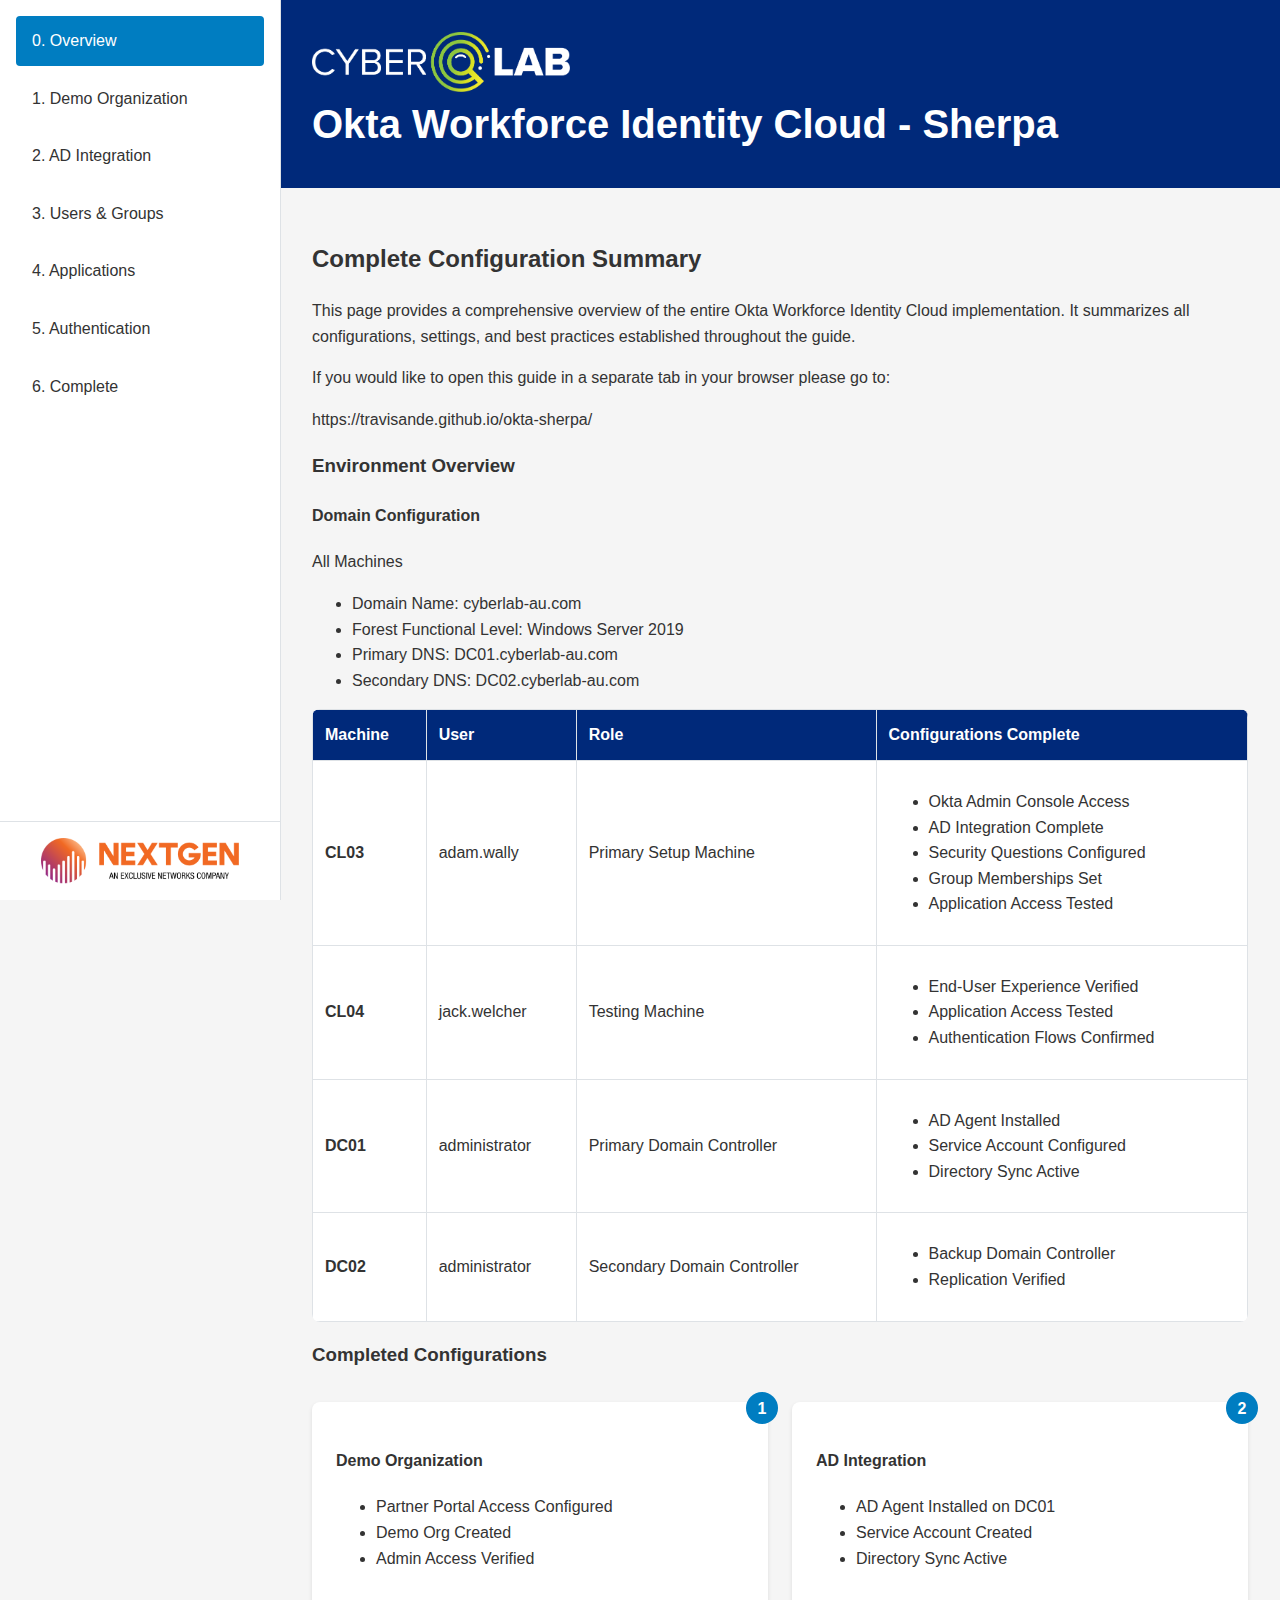
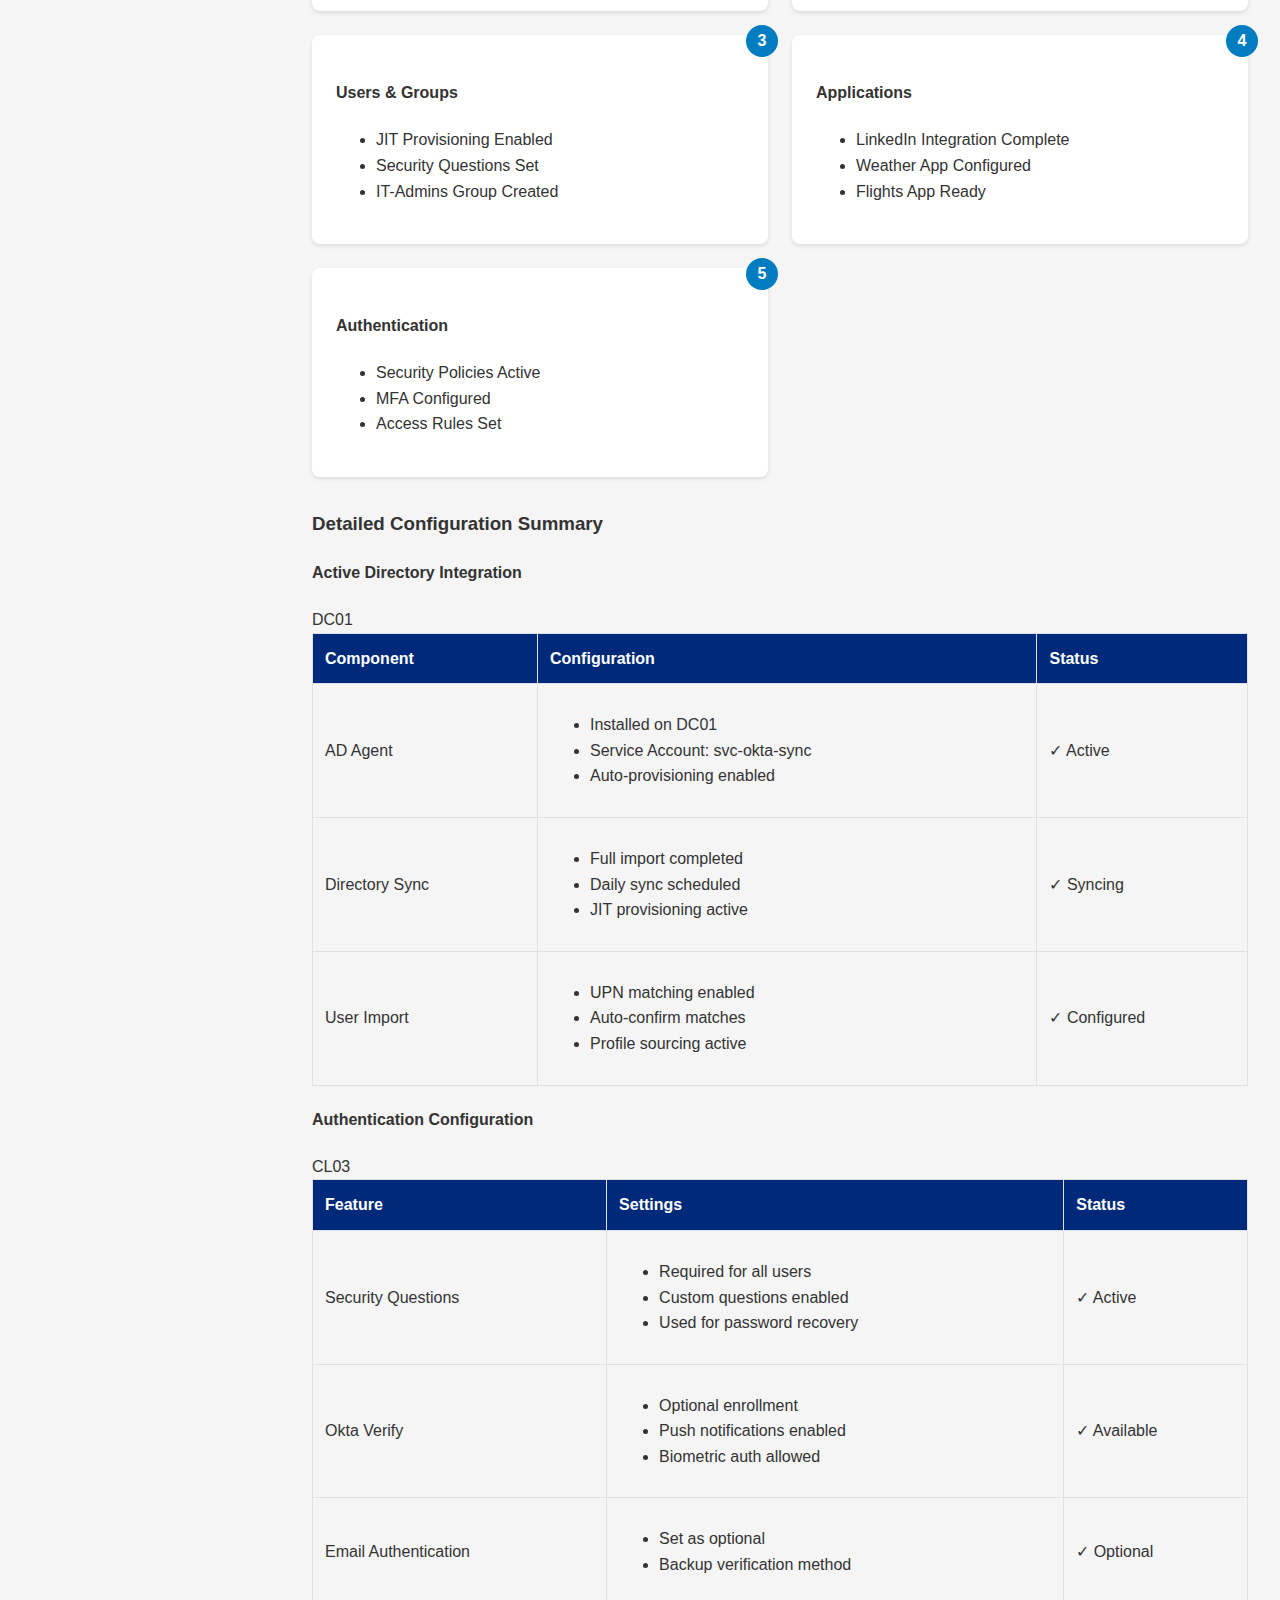
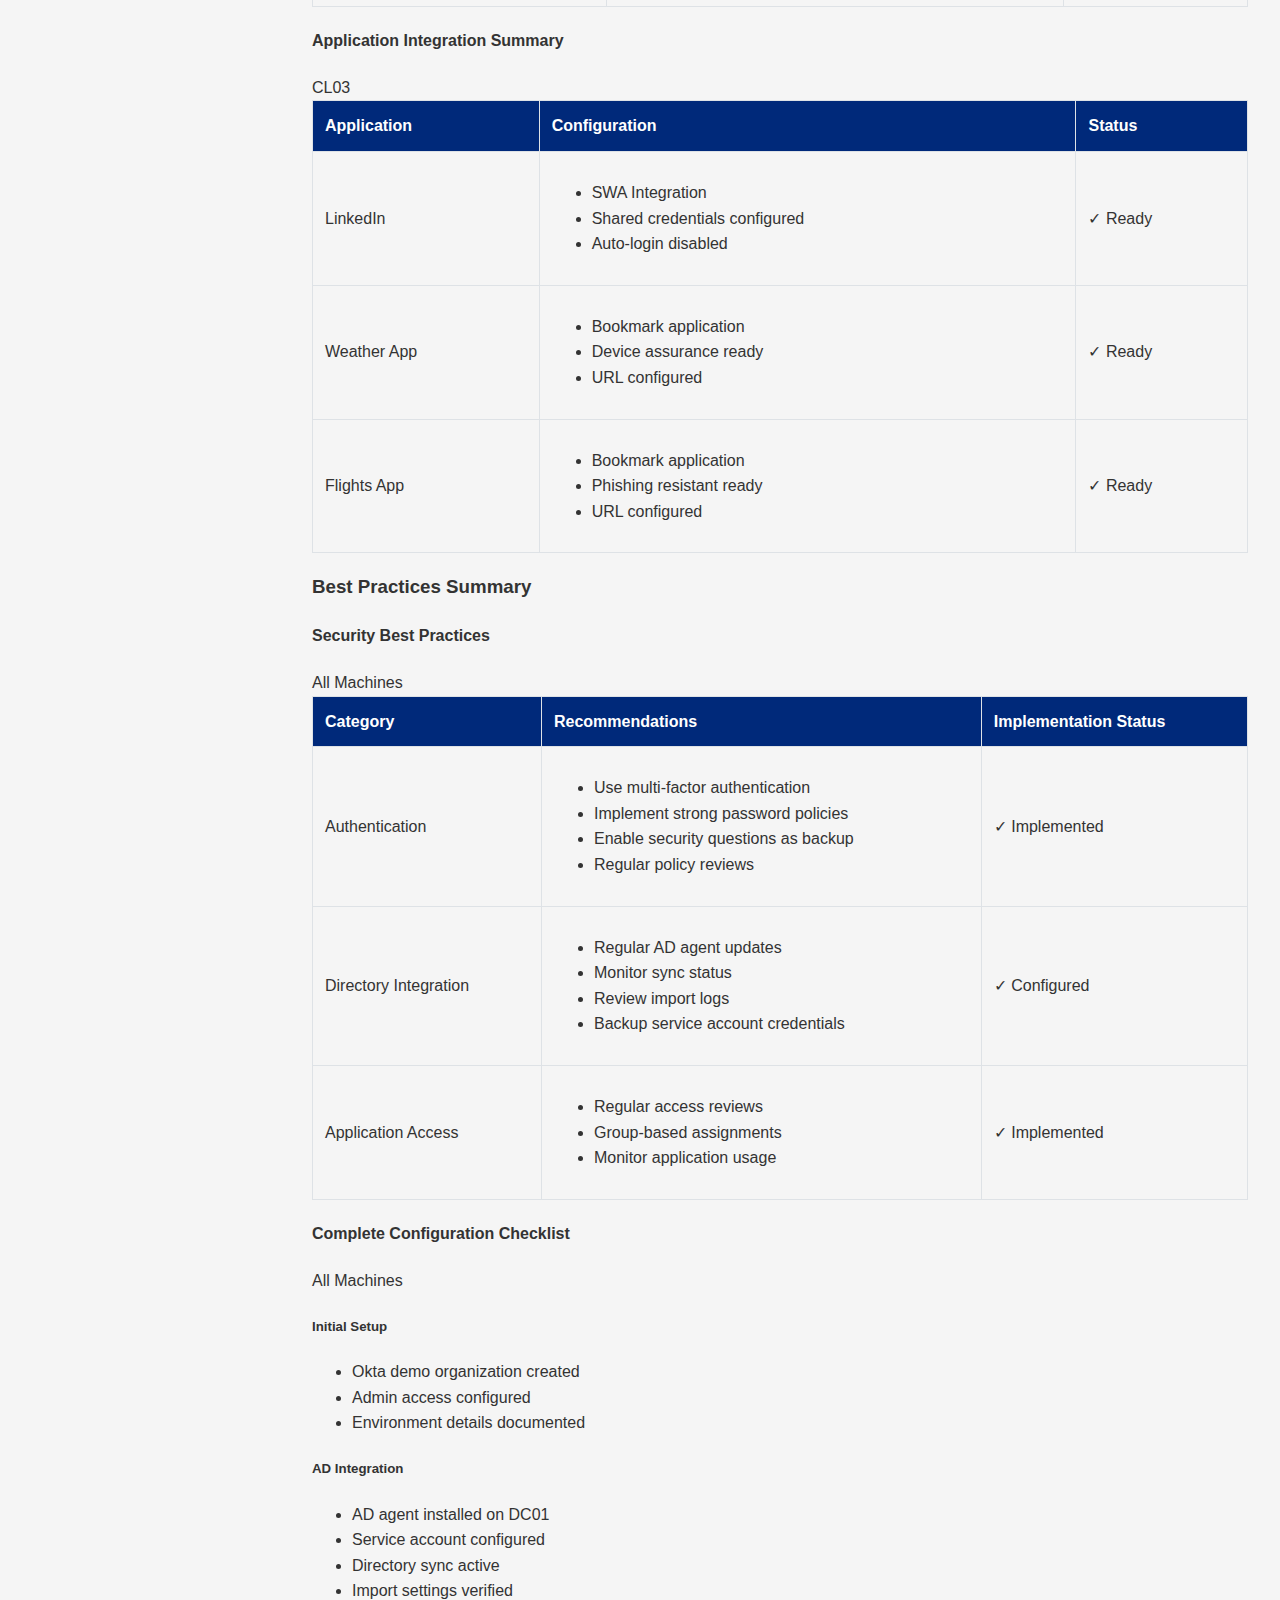
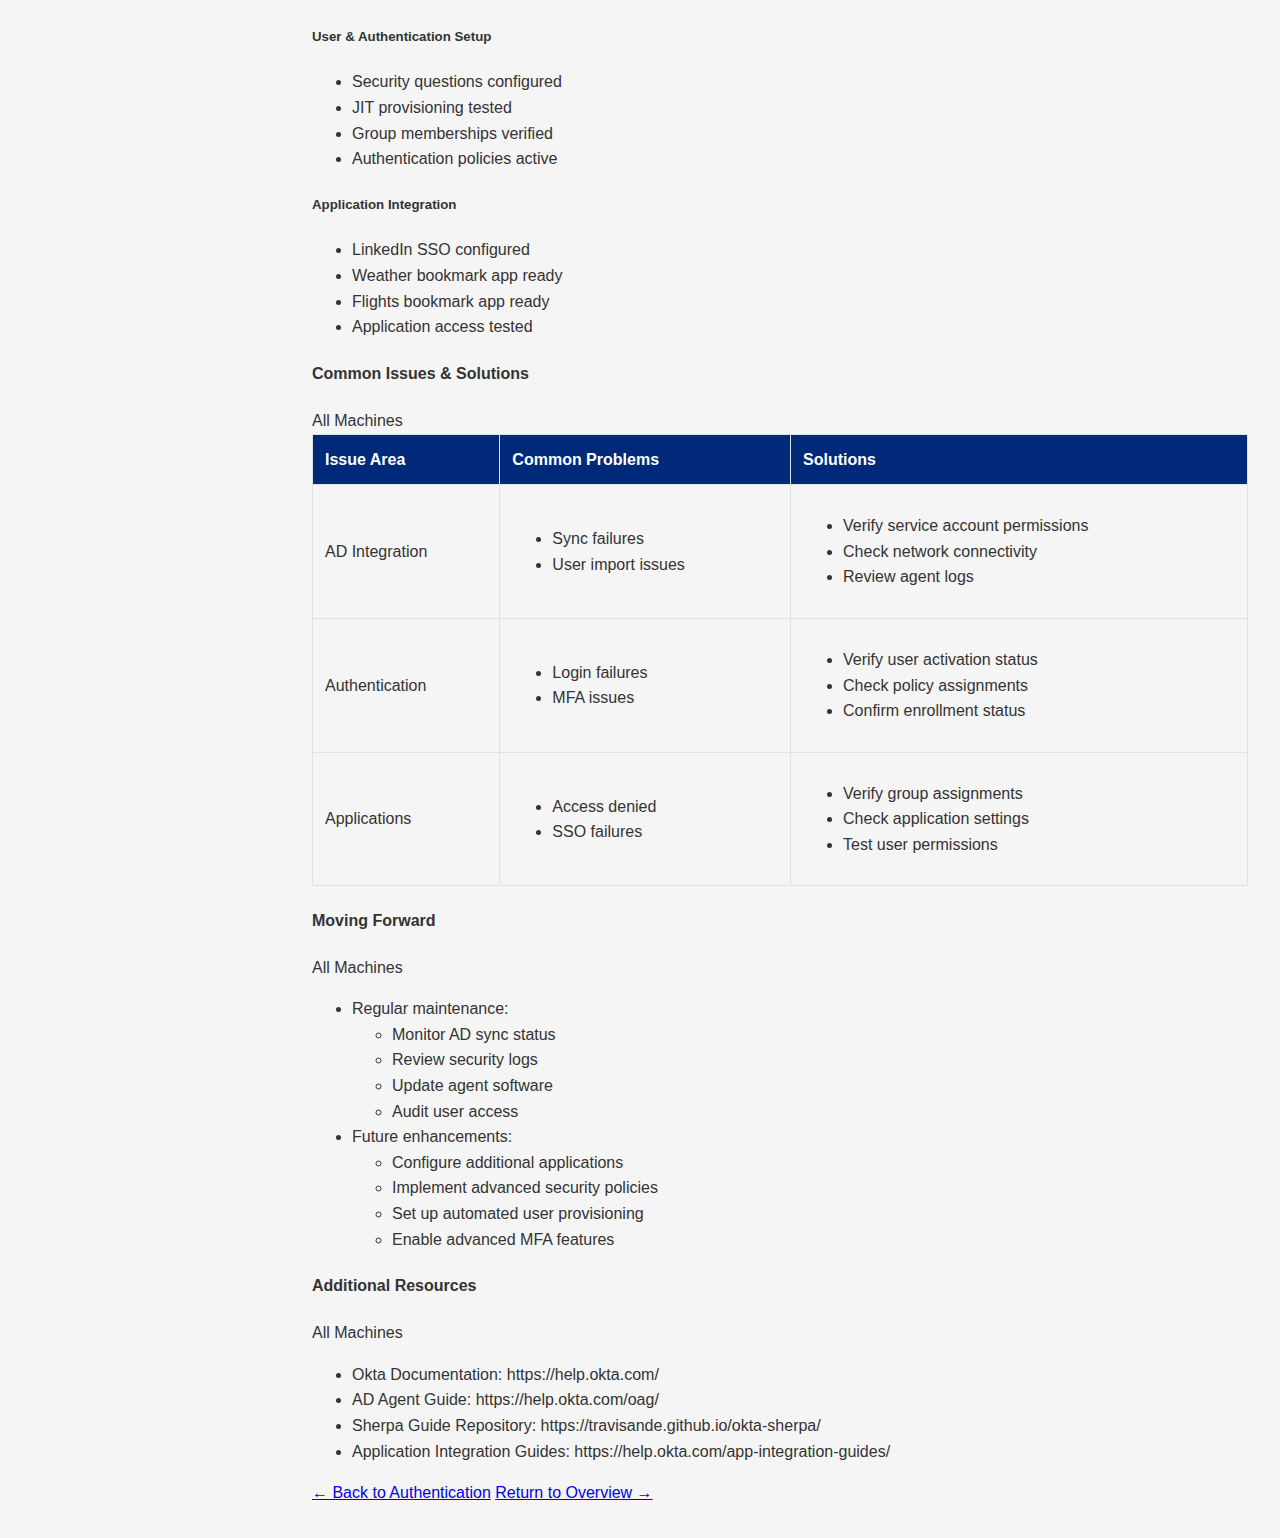
==== complete.html @ accb09a8 "Create complete.html" ====
<!DOCTYPE html>
<html lang="en">
<head>
    <meta charset="UTF-8">
    <title>Okta Workforce Identity Cloud - Sherpa</title>
    <style>
        :root {
            --primary-color: #00297A;
            --secondary-color: #007DC1;
            --accent-color: #6e46ae;
            --text-color: #333;
            --background-color: #f5f5f5;
            --section-bg: #ffffff;
            --success-color: #28a745;
            --warning-color: #ffc107;
            --info-color: #17a2b8;
            --danger-color: #dc3545;
            --sidebar-width: 280px;
        }

        body {
            font-family: -apple-system, BlinkMacSystemFont, 'Segoe UI', Roboto, Oxygen, Ubuntu, Cantarell, sans-serif;
            line-height: 1.6;
            color: var(--text-color);
            background: var(--background-color);
            margin: 0;
            padding: 0;
        }

        .layout-container {
            display: flex;
            min-height: 100vh;
        }

        .sidebar {
            width: var(--sidebar-width);
            background: white;
            border-right: 1px solid #dee2e6;
            position: fixed;
            height: 100vh;
            overflow-y: auto;
            display: flex;
            flex-direction: column; /* Added to enable footer positioning */
        }

        .sidebar-nav {
            padding: 1rem;
            flex: 1; /* Takes up available space */
        }

        .nav-item {
            display: block;
            padding: 0.75rem 1rem;
            color: var(--text-color);
            text-decoration: none;
            border-radius: 4px;
            margin-bottom: 0.5rem;
        }

        .nav-item:hover {
            background: #f8f9fa;
        }

        .nav-item.active {
            background: var(--secondary-color);
            color: white;
        }

        .main-content {
            margin-left: var(--sidebar-width);
            flex: 1;
        }

        header {
            background: var(--primary-color);
            color: white;
            padding: 2rem;
        }

        header h1 {
            margin: 0;
            font-size: 2.5rem;
        }

        .content {
            padding: 2rem;
            max-width: 1200px;
            margin: 0 auto;
        }

        .section-cards {
            display: grid;
            grid-template-columns: repeat(auto-fit, minmax(300px, 1fr));
            gap: 1.5rem;
            margin: 2rem 0;
        }

        .section-card {
            background: white;
            padding: 1.5rem;
            border-radius: 8px;
            box-shadow: 0 2px 4px rgba(0,0,0,0.1);
            position: relative;
        }

        .card-number {
            position: absolute;
            top: -10px;
            right: -10px;
            width: 2rem;
            height: 2rem;
            background: var(--secondary-color);
            color: white;
            border-radius: 50%;
            display: flex;
            align-items: center;
            justify-content: center;
            font-weight: bold;
        }

        .table-container {
            overflow-x: auto;
            background: white;
            border-radius: 8px;
            margin: 1rem 0;
        }

        table {
            width: 100%;
            border-collapse: collapse;
        }

        th, td {
            padding: 0.75rem;
            border: 1px solid #dee2e6;
            text-align: left;
        }

        th {
            background: var(--primary-color);
            color: white;
        }

        @media (max-width: 768px) {
            .layout-container {
                flex-direction: column;
            }

            .sidebar {
                width: 100%;
                height: auto;
                position: relative;
            }

            .main-content {
                margin-left: 0;
            }

            .content {
                padding: 1rem;
            }
        }
        .logo-container {
            height: 60px;
            display: flex;
            align-items: center;
        }

        .logo-container img {
            height: 100%;
            width: auto;
            object-fit: contain;
        }
                .sidebar-footer {
            padding: 1rem;
            border-top: 1px solid #dee2e6;
            display: flex;
            justify-content: center;
            background: white;
        }

        .sidebar-footer img {
            max-width: 80%;
            height: auto;
            object-fit: contain;
        }
        @media (max-width: 768px) {
            .sidebar-footer {
                position: static;
                margin-top: 1rem;
            }
        }
    </style>
</head>
<body>
    <div class="layout-container">
        <aside class="sidebar">
            <nav class="sidebar-nav">
                <a href="./index.html" class="nav-item active">
                    <div>0. Overview</div>
                </a>
                <a href="./section1.html" class="nav-item">
                    <div>1. Demo Organization</div>
                </a>
                <a href="./section2.html" class="nav-item">
                    <div>2. AD Integration</div>
                </a>
                <a href="./section3.html" class="nav-item">
                    <div>3. Users & Groups</div>
                </a>
                <a href="./section4.html" class="nav-item">
                    <div>4. Applications</div>
                </a>
                <a href="./section5.html" class="nav-item">
                    <div>5. Authentication</div>
                </a>
              <a href="./complete.html" class="nav-item">
                    <div>6. Complete</div>
                </a>
            </nav>
            <div class="sidebar-footer">
                <img src="images/NEXTGEN.png" alt="NEXTGEN" />
            </div>
        </aside>

        <main class="main-content">
            <header>
                <div class="logo-container">
                    <img src="images/CyberLAB.png" alt="CyberLAB" />
                </div>
                <h1>Okta Workforce Identity Cloud - Sherpa</h1>
            </header>

            <div class="content">
    <div class="intro">
        <h2>Complete Configuration Summary</h2>
        <p>This page provides a comprehensive overview of the entire Okta Workforce Identity Cloud implementation. It summarizes all configurations, settings, and best practices established throughout the guide.</p>
        <p>If you would like to open this guide in a separate tab in your browser please go to: </p>
        <p>https://travisande.github.io/okta-sherpa/</p>
    </div>

    <div class="environment-details">
        <h3>Environment Overview</h3>
        <div class="domain-info">
            <div class="step-header">
                <h4>Domain Configuration</h4>
                <div class="machine-indicator">All Machines</div>
            </div>
            <ul>
                <li>Domain Name: cyberlab-au.com</li>
                <li>Forest Functional Level: Windows Server 2019</li>
                <li>Primary DNS: DC01.cyberlab-au.com</li>
                <li>Secondary DNS: DC02.cyberlab-au.com</li>
            </ul>
        </div>

        <div class="table-container">
            <table>
                <thead>
                    <tr>
                        <th>Machine</th>
                        <th>User</th>
                        <th>Role</th>
                        <th>Configurations Complete</th>
                    </tr>
                </thead>
                <tbody>
                    <tr>
                        <td><strong>CL03</strong></td>
                        <td>adam.wally</td>
                        <td>Primary Setup Machine</td>
                        <td>
                            <ul>
                                <li>Okta Admin Console Access</li>
                                <li>AD Integration Complete</li>
                                <li>Security Questions Configured</li>
                                <li>Group Memberships Set</li>
                                <li>Application Access Tested</li>
                            </ul>
                        </td>
                    </tr>
                    <tr>
                        <td><strong>CL04</strong></td>
                        <td>jack.welcher</td>
                        <td>Testing Machine</td>
                        <td>
                            <ul>
                                <li>End-User Experience Verified</li>
                                <li>Application Access Tested</li>
                                <li>Authentication Flows Confirmed</li>
                            </ul>
                        </td>
                    </tr>
                    <tr>
                        <td><strong>DC01</strong></td>
                        <td>administrator</td>
                        <td>Primary Domain Controller</td>
                        <td>
                            <ul>
                                <li>AD Agent Installed</li>
                                <li>Service Account Configured</li>
                                <li>Directory Sync Active</li>
                            </ul>
                        </td>
                    </tr>
                    <tr>
                        <td><strong>DC02</strong></td>
                        <td>administrator</td>
                        <td>Secondary Domain Controller</td>
                        <td>
                            <ul>
                                <li>Backup Domain Controller</li>
                                <li>Replication Verified</li>
                            </ul>
                        </td>
                    </tr>
                </tbody>
            </table>
        </div>
    </div>

    <div class="section-overview">
        <h3>Completed Configurations</h3>
        <div class="section-cards">
            <div class="section-card">
                <div class="card-number">1</div>
                <h4>Demo Organization</h4>
                <ul>
                    <li>Partner Portal Access Configured</li>
                    <li>Demo Org Created</li>
                    <li>Admin Access Verified</li>
                </ul>
            </div>
            
            <div class="section-card">
                <div class="card-number">2</div>
                <h4>AD Integration</h4>
                <ul>
                    <li>AD Agent Installed on DC01</li>
                    <li>Service Account Created</li>
                    <li>Directory Sync Active</li>
                </ul>
            </div>
            
            <div class="section-card">
                <div class="card-number">3</div>
                <h4>Users & Groups</h4>
                <ul>
                    <li>JIT Provisioning Enabled</li>
                    <li>Security Questions Set</li>
                    <li>IT-Admins Group Created</li>
                </ul>
            </div>
            
            <div class="section-card">
                <div class="card-number">4</div>
                <h4>Applications</h4>
                <ul>
                    <li>LinkedIn Integration Complete</li>
                    <li>Weather App Configured</li>
                    <li>Flights App Ready</li>
                </ul>
            </div>
            
            <div class="section-card">
                <div class="card-number">5</div>
                <h4>Authentication</h4>
                <ul>
                    <li>Security Policies Active</li>
                    <li>MFA Configured</li>
                    <li>Access Rules Set</li>
                </ul>
            </div>
        </div>
    </div>
    <div class="configuration-details">
        <h3>Detailed Configuration Summary</h3>

        <div class="config-section">
            <div class="step-header">
                <h4>Active Directory Integration</h4>
                <div class="machine-indicator">DC01</div>
            </div>
            <table>
                <tr>
                    <th>Component</th>
                    <th>Configuration</th>
                    <th>Status</th>
                </tr>
                <tr>
                    <td>AD Agent</td>
                    <td>
                        <ul>
                            <li>Installed on DC01</li>
                            <li>Service Account: svc-okta-sync</li>
                            <li>Auto-provisioning enabled</li>
                        </ul>
                    </td>
                    <td>✓ Active</td>
                </tr>
                <tr>
                    <td>Directory Sync</td>
                    <td>
                        <ul>
                            <li>Full import completed</li>
                            <li>Daily sync scheduled</li>
                            <li>JIT provisioning active</li>
                        </ul>
                    </td>
                    <td>✓ Syncing</td>
                </tr>
                <tr>
                    <td>User Import</td>
                    <td>
                        <ul>
                            <li>UPN matching enabled</li>
                            <li>Auto-confirm matches</li>
                            <li>Profile sourcing active</li>
                        </ul>
                    </td>
                    <td>✓ Configured</td>
                </tr>
            </table>
        </div>

        <div class="config-section">
            <div class="step-header">
                <h4>Authentication Configuration</h4>
                <div class="machine-indicator">CL03</div>
            </div>
            <table>
                <tr>
                    <th>Feature</th>
                    <th>Settings</th>
                    <th>Status</th>
                </tr>
                <tr>
                    <td>Security Questions</td>
                    <td>
                        <ul>
                            <li>Required for all users</li>
                            <li>Custom questions enabled</li>
                            <li>Used for password recovery</li>
                        </ul>
                    </td>
                    <td>✓ Active</td>
                </tr>
                <tr>
                    <td>Okta Verify</td>
                    <td>
                        <ul>
                            <li>Optional enrollment</li>
                            <li>Push notifications enabled</li>
                            <li>Biometric auth allowed</li>
                        </ul>
                    </td>
                    <td>✓ Available</td>
                </tr>
                <tr>
                    <td>Email Authentication</td>
                    <td>
                        <ul>
                            <li>Set as optional</li>
                            <li>Backup verification method</li>
                        </ul>
                    </td>
                    <td>✓ Optional</td>
                </tr>
            </table>
        </div>

        <div class="config-section">
            <div class="step-header">
                <h4>Application Integration Summary</h4>
                <div class="machine-indicator">CL03</div>
            </div>
            <table>
                <tr>
                    <th>Application</th>
                    <th>Configuration</th>
                    <th>Status</th>
                </tr>
                <tr>
                    <td>LinkedIn</td>
                    <td>
                        <ul>
                            <li>SWA Integration</li>
                            <li>Shared credentials configured</li>
                            <li>Auto-login disabled</li>
                        </ul>
                    </td>
                    <td>✓ Ready</td>
                </tr>
                <tr>
                    <td>Weather App</td>
                    <td>
                        <ul>
                            <li>Bookmark application</li>
                            <li>Device assurance ready</li>
                            <li>URL configured</li>
                        </ul>
                    </td>
                    <td>✓ Ready</td>
                </tr>
                <tr>
                    <td>Flights App</td>
                    <td>
                        <ul>
                            <li>Bookmark application</li>
                            <li>Phishing resistant ready</li>
                            <li>URL configured</li>
                        </ul>
                    </td>
                    <td>✓ Ready</td>
                </tr>
            </table>
        </div>
        <div class="config-section">
            <h3>Best Practices Summary</h3>
            
            <div class="best-practices">
                <div class="step-header">
                    <h4>Security Best Practices</h4>
                    <div class="machine-indicator">All Machines</div>
                </div>
                <table>
                    <tr>
                        <th>Category</th>
                        <th>Recommendations</th>
                        <th>Implementation Status</th>
                    </tr>
                    <tr>
                        <td>Authentication</td>
                        <td>
                            <ul>
                                <li>Use multi-factor authentication</li>
                                <li>Implement strong password policies</li>
                                <li>Enable security questions as backup</li>
                                <li>Regular policy reviews</li>
                            </ul>
                        </td>
                        <td>✓ Implemented</td>
                    </tr>
                    <tr>
                        <td>Directory Integration</td>
                        <td>
                            <ul>
                                <li>Regular AD agent updates</li>
                                <li>Monitor sync status</li>
                                <li>Review import logs</li>
                                <li>Backup service account credentials</li>
                            </ul>
                        </td>
                        <td>✓ Configured</td>
                    </tr>
                    <tr>
                        <td>Application Access</td>
                        <td>
                            <ul>
                                <li>Regular access reviews</li>
                                <li>Group-based assignments</li>
                                <li>Monitor application usage</li>
                            </ul>
                        </td>
                        <td>✓ Implemented</td>
                    </tr>
                </table>
            </div>

            <div class="master-checklist">
                <div class="step-header">
                    <h4>Complete Configuration Checklist</h4>
                    <div class="machine-indicator">All Machines</div>
                </div>
                
                <div class="verification-list">
                    <h5>Initial Setup</h5>
                    <ul class="checklist">
                        <li>Okta demo organization created</li>
                        <li>Admin access configured</li>
                        <li>Environment details documented</li>
                    </ul>

                    <h5>AD Integration</h5>
                    <ul class="checklist">
                        <li>AD agent installed on DC01</li>
                        <li>Service account configured</li>
                        <li>Directory sync active</li>
                        <li>Import settings verified</li>
                    </ul>

                    <h5>User & Authentication Setup</h5>
                    <ul class="checklist">
                        <li>Security questions configured</li>
                        <li>JIT provisioning tested</li>
                        <li>Group memberships verified</li>
                        <li>Authentication policies active</li>
                    </ul>

                    <h5>Application Integration</h5>
                    <ul class="checklist">
                        <li>LinkedIn SSO configured</li>
                        <li>Weather bookmark app ready</li>
                        <li>Flights bookmark app ready</li>
                        <li>Application access tested</li>
                    </ul>
                </div>
            </div>

            <div class="troubleshooting-summary">
                <div class="step-header">
                    <h4>Common Issues & Solutions</h4>
                    <div class="machine-indicator">All Machines</div>
                </div>
                <table>
                    <tr>
                        <th>Issue Area</th>
                        <th>Common Problems</th>
                        <th>Solutions</th>
                    </tr>
                    <tr>
                        <td>AD Integration</td>
                        <td>
                            <ul>
                                <li>Sync failures</li>
                                <li>User import issues</li>
                            </ul>
                        </td>
                        <td>
                            <ul>
                                <li>Verify service account permissions</li>
                                <li>Check network connectivity</li>
                                <li>Review agent logs</li>
                            </ul>
                        </td>
                    </tr>
                    <tr>
                        <td>Authentication</td>
                        <td>
                            <ul>
                                <li>Login failures</li>
                                <li>MFA issues</li>
                            </ul>
                        </td>
                        <td>
                            <ul>
                                <li>Verify user activation status</li>
                                <li>Check policy assignments</li>
                                <li>Confirm enrollment status</li>
                            </ul>
                        </td>
                    </tr>
                    <tr>
                        <td>Applications</td>
                        <td>
                            <ul>
                                <li>Access denied</li>
                                <li>SSO failures</li>
                            </ul>
                        </td>
                        <td>
                            <ul>
                                <li>Verify group assignments</li>
                                <li>Check application settings</li>
                                <li>Test user permissions</li>
                            </ul>
                        </td>
                    </tr>
                </table>
            </div>

            <div class="next-steps">
                <div class="step-header">
                    <h4>Moving Forward</h4>
                    <div class="machine-indicator">All Machines</div>
                </div>
                <ul>
                    <li>Regular maintenance:
                        <ul>
                            <li>Monitor AD sync status</li>
                            <li>Review security logs</li>
                            <li>Update agent software</li>
                            <li>Audit user access</li>
                        </ul>
                    </li>
                    <li>Future enhancements:
                        <ul>
                            <li>Configure additional applications</li>
                            <li>Implement advanced security policies</li>
                            <li>Set up automated user provisioning</li>
                            <li>Enable advanced MFA features</li>
                        </ul>
                    </li>
                </ul>
            </div>

            <div class="support-resources">
                <div class="step-header">
                    <h4>Additional Resources</h4>
                    <div class="machine-indicator">All Machines</div>
                </div>
                <ul>
                    <li>Okta Documentation: https://help.okta.com/</li>
                    <li>AD Agent Guide: https://help.okta.com/oag/</li>
                    <li>Sherpa Guide Repository: https://travisande.github.io/okta-sherpa/</li>
                    <li>Application Integration Guides: https://help.okta.com/app-integration-guides/</li>
                </ul>
            </div>
        </div>

        <div class="navigation-links">
            <a href="section5.html" class="nav-link">← Back to Authentication</a>
            <a href="index.html" class="nav-link">Return to Overview →</a>
        </div>
    </div>
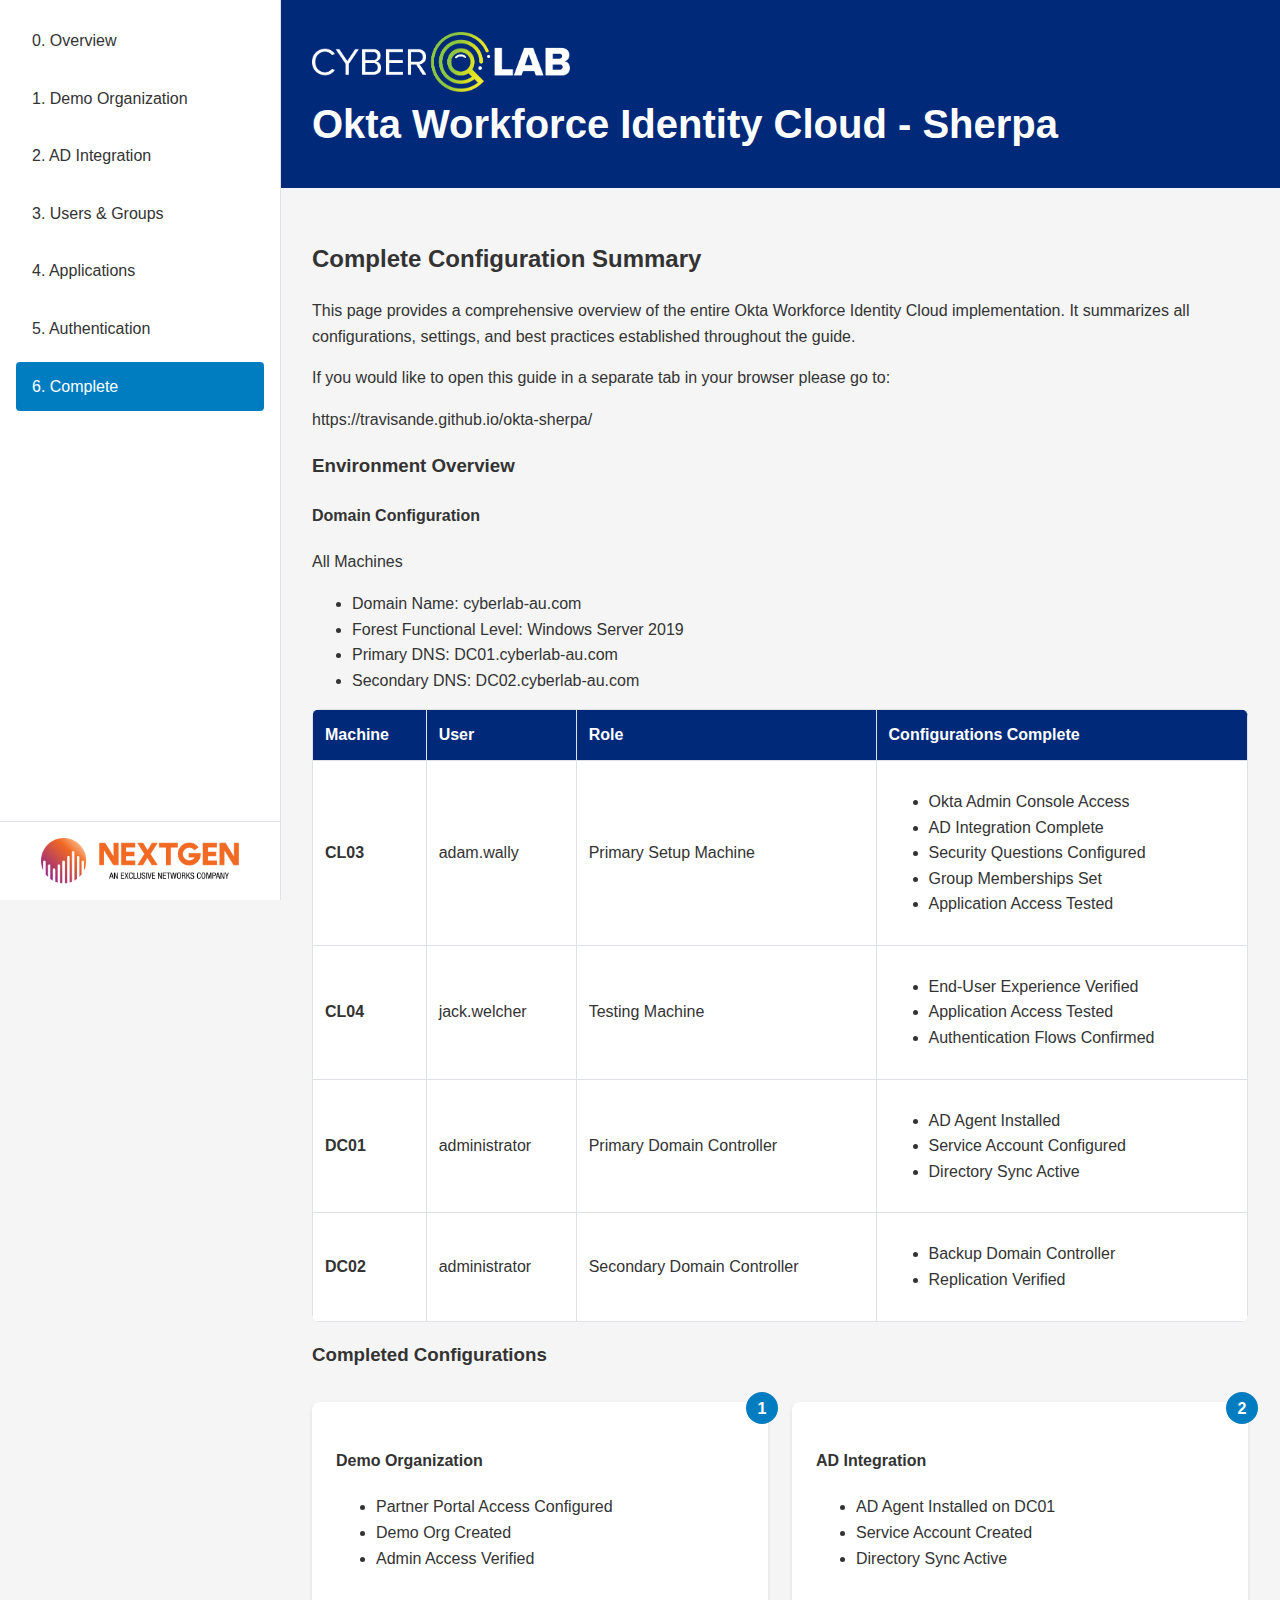
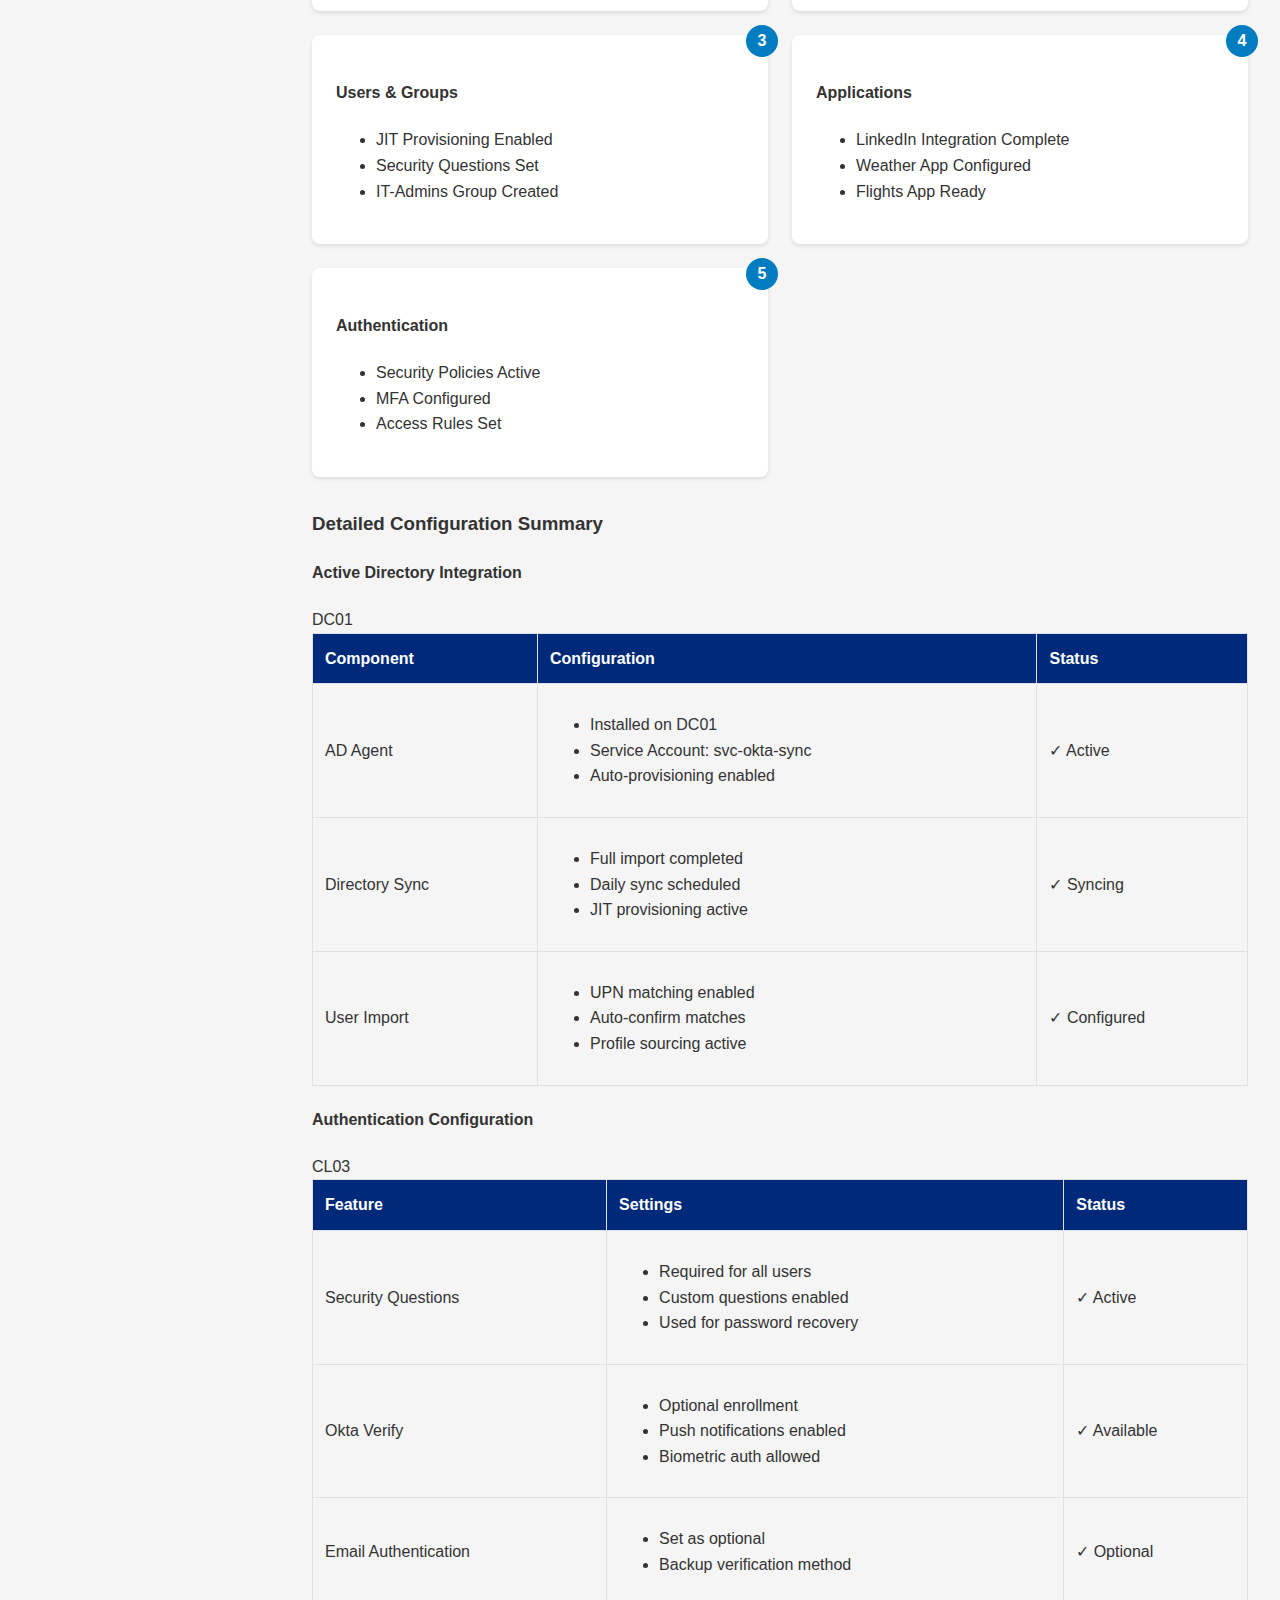
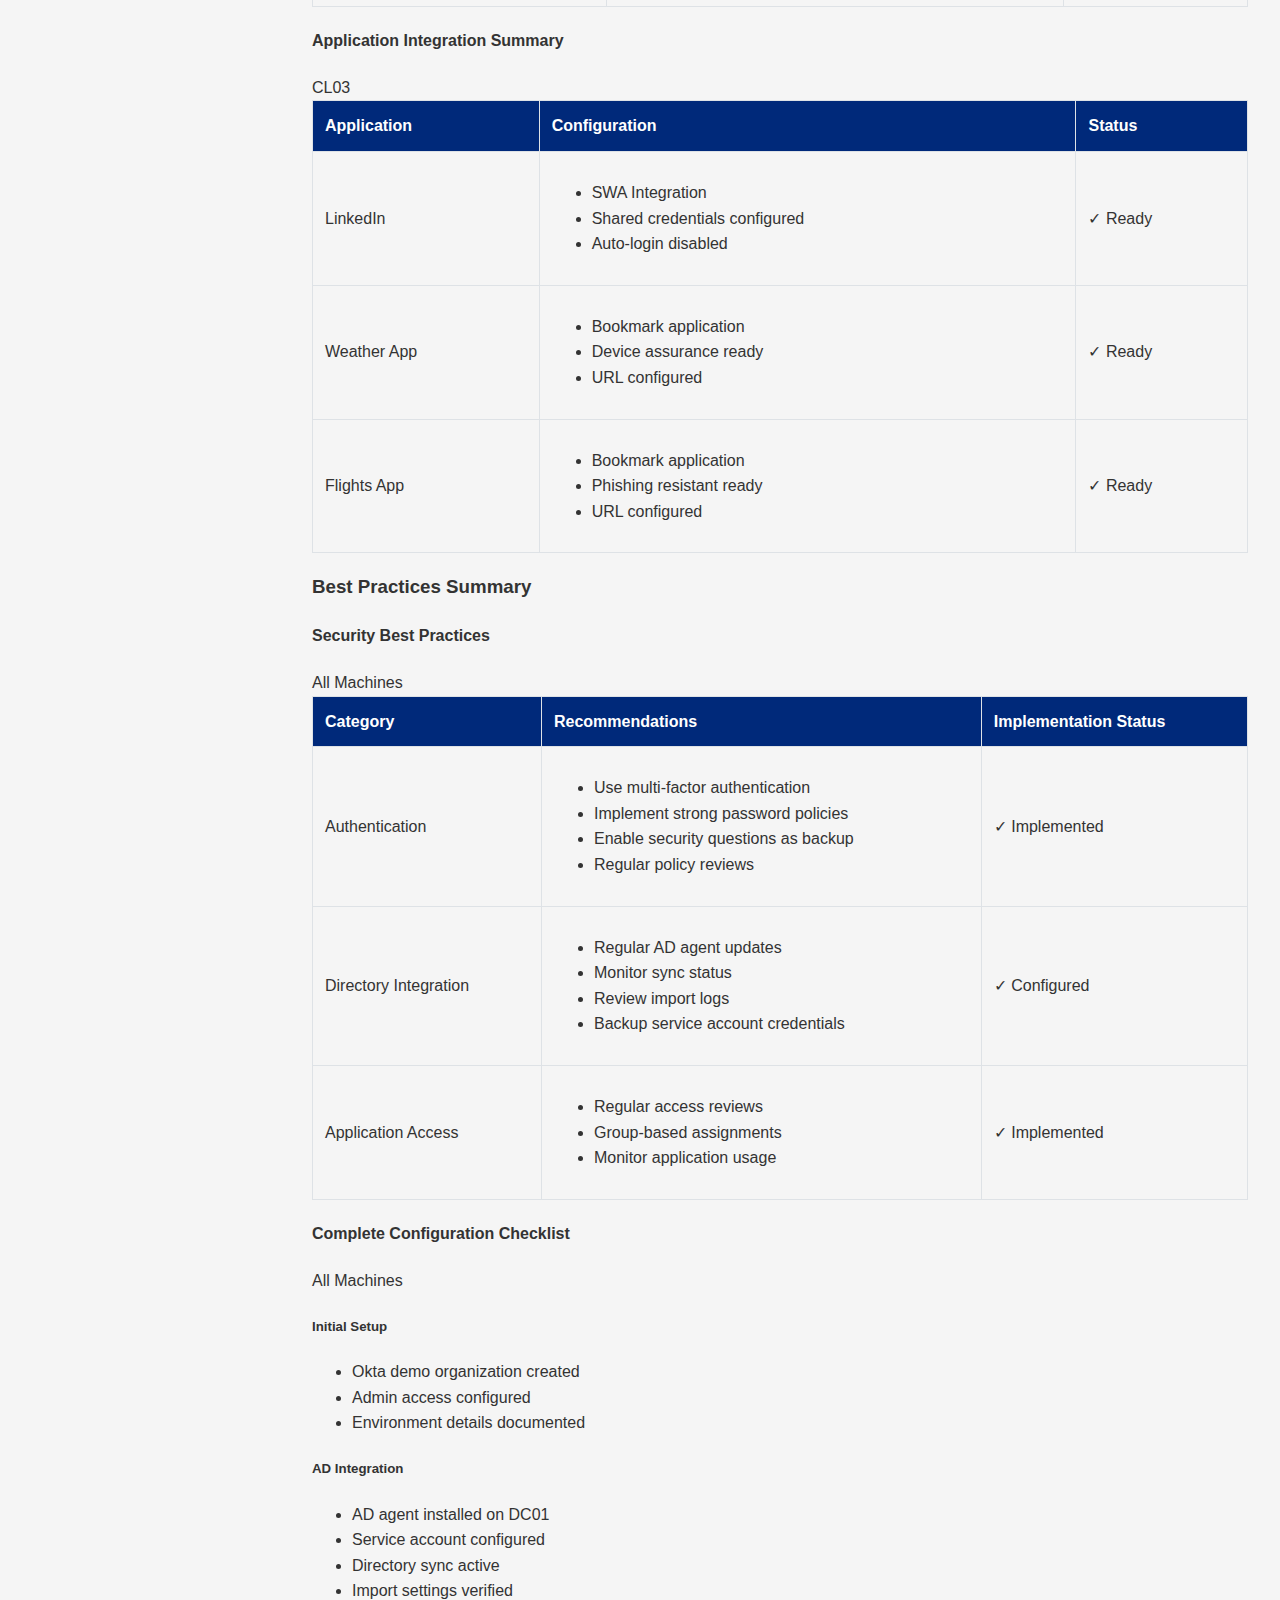
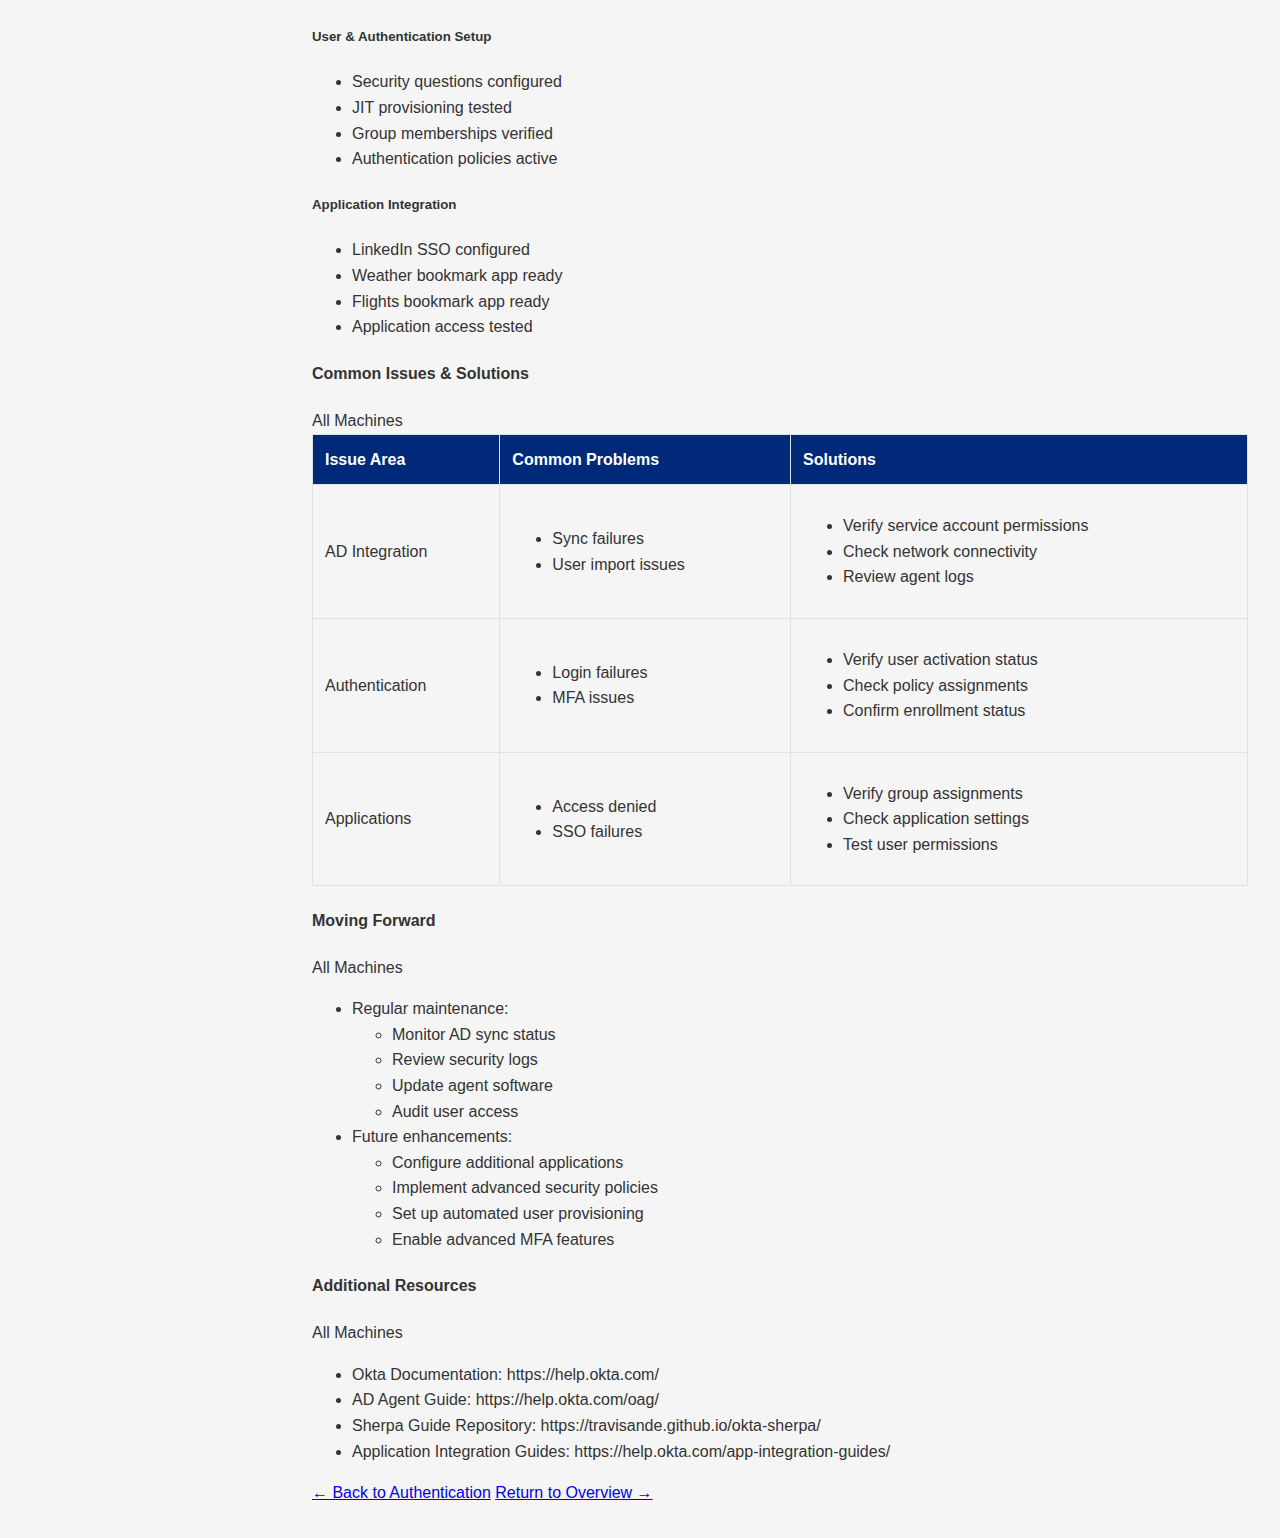
==== commit 96f107af: "Update complete.html" ====
--- a/complete.html
+++ b/complete.html
@@ -196,7 +196,7 @@
     <div class="layout-container">
         <aside class="sidebar">
             <nav class="sidebar-nav">
-                <a href="./index.html" class="nav-item active">
+                <a href="./index.html" class="nav-item">
                     <div>0. Overview</div>
                 </a>
                 <a href="./section1.html" class="nav-item">
@@ -214,7 +214,7 @@
                 <a href="./section5.html" class="nav-item">
                     <div>5. Authentication</div>
                 </a>
-              <a href="./complete.html" class="nav-item">
+              <a href="./complete.html" class="nav-item active">
                     <div>6. Complete</div>
                 </a>
             </nav>
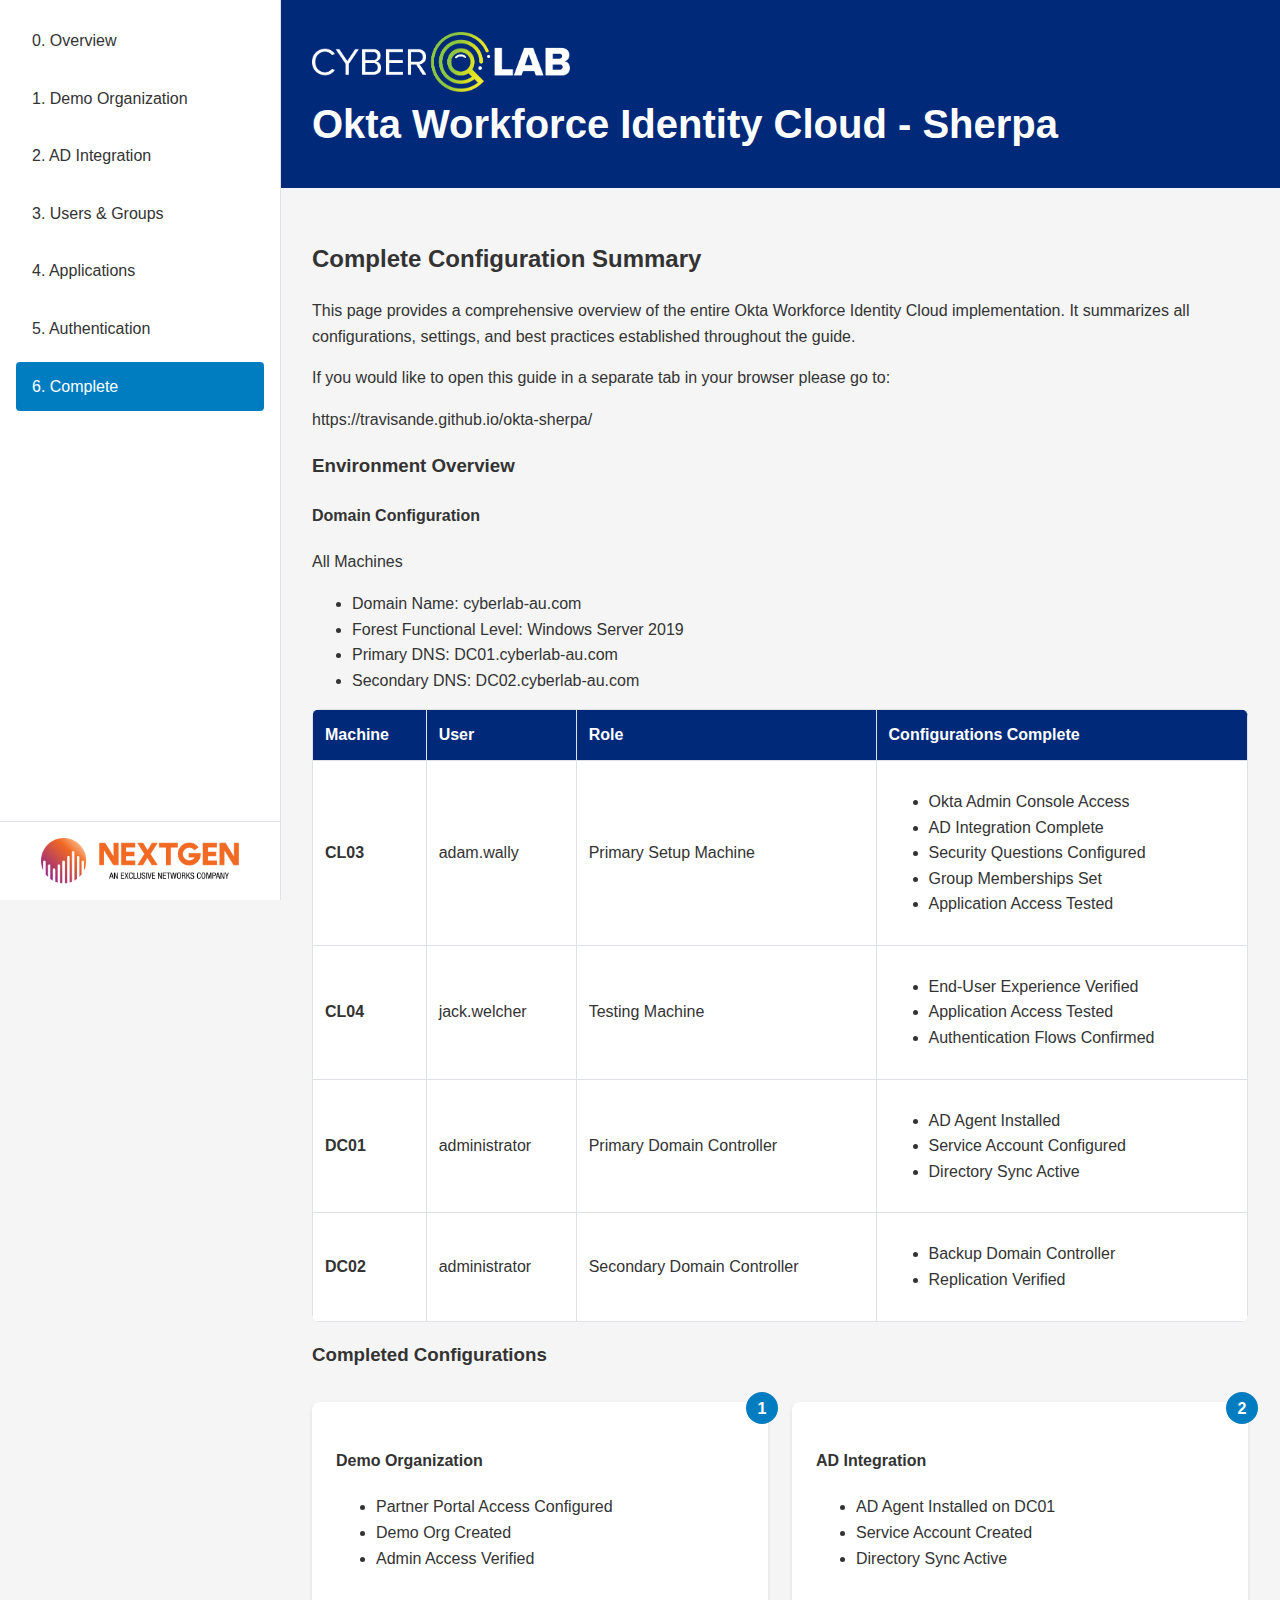
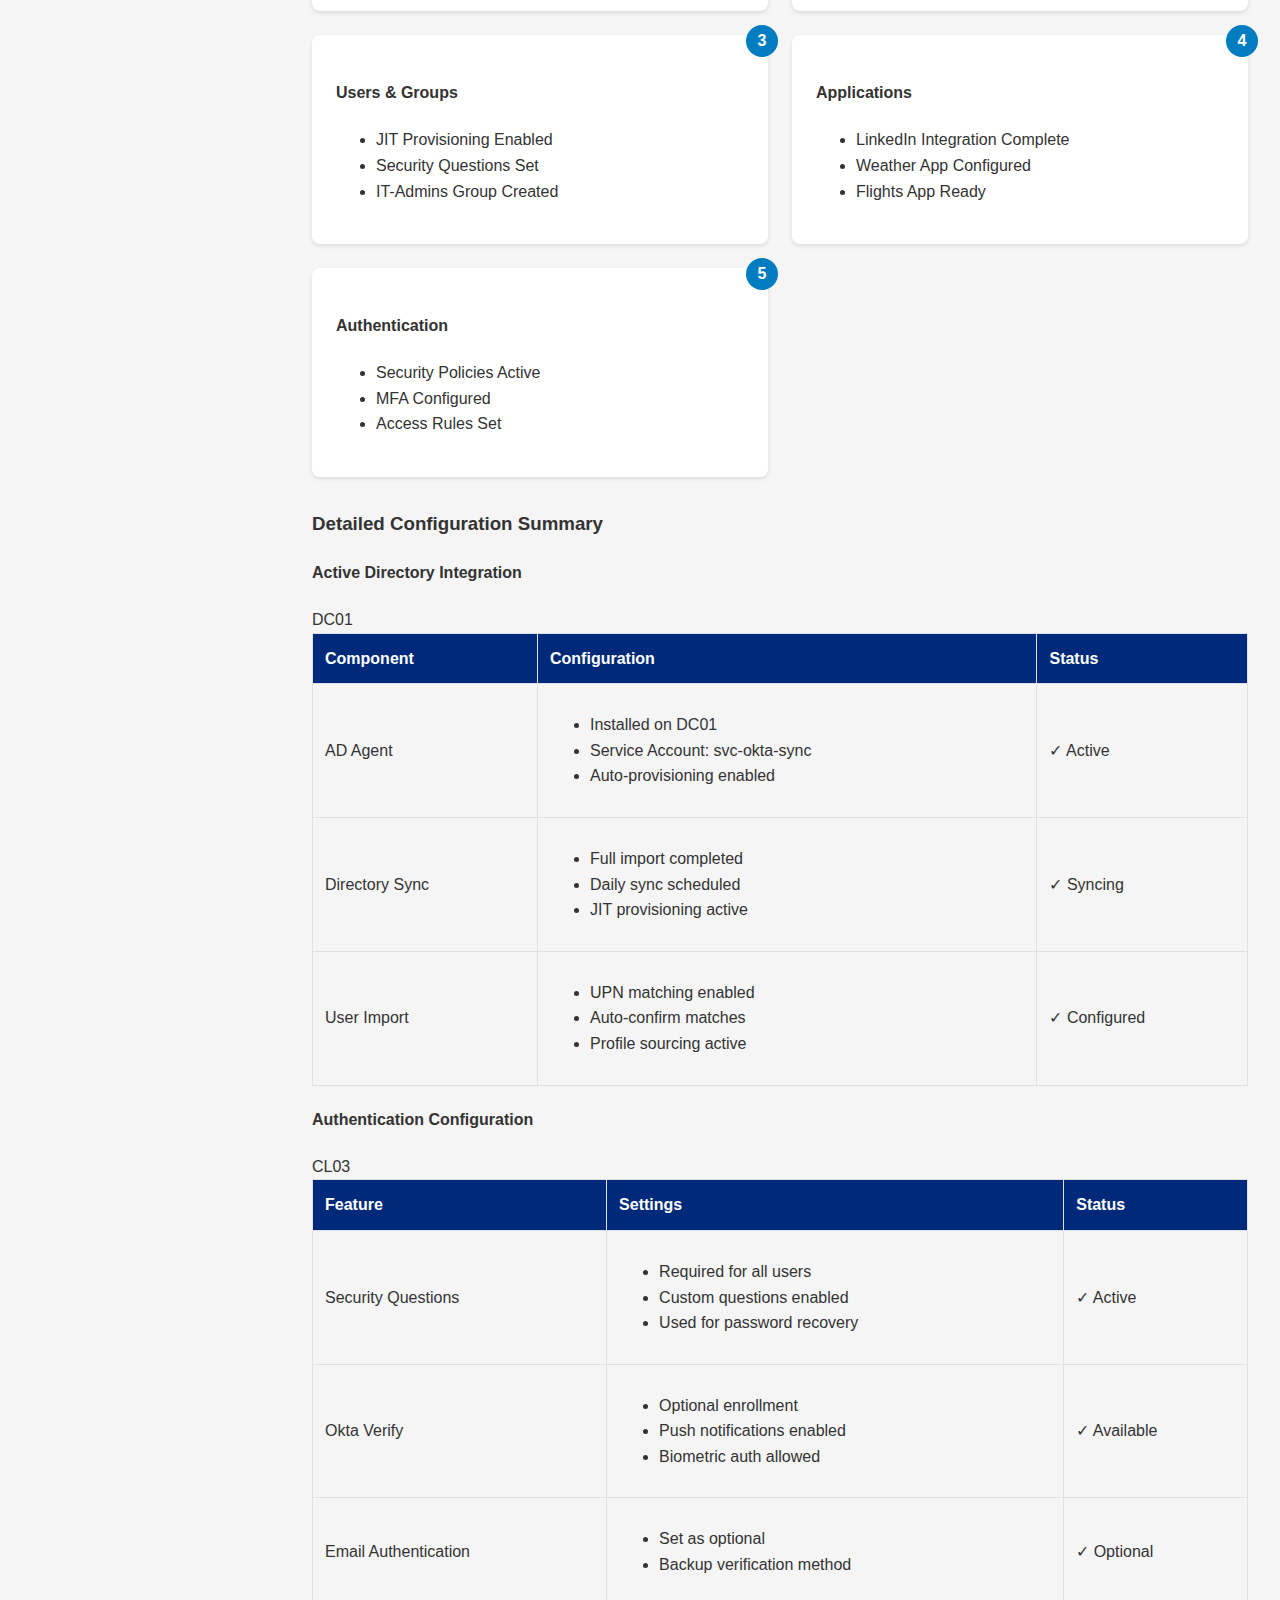
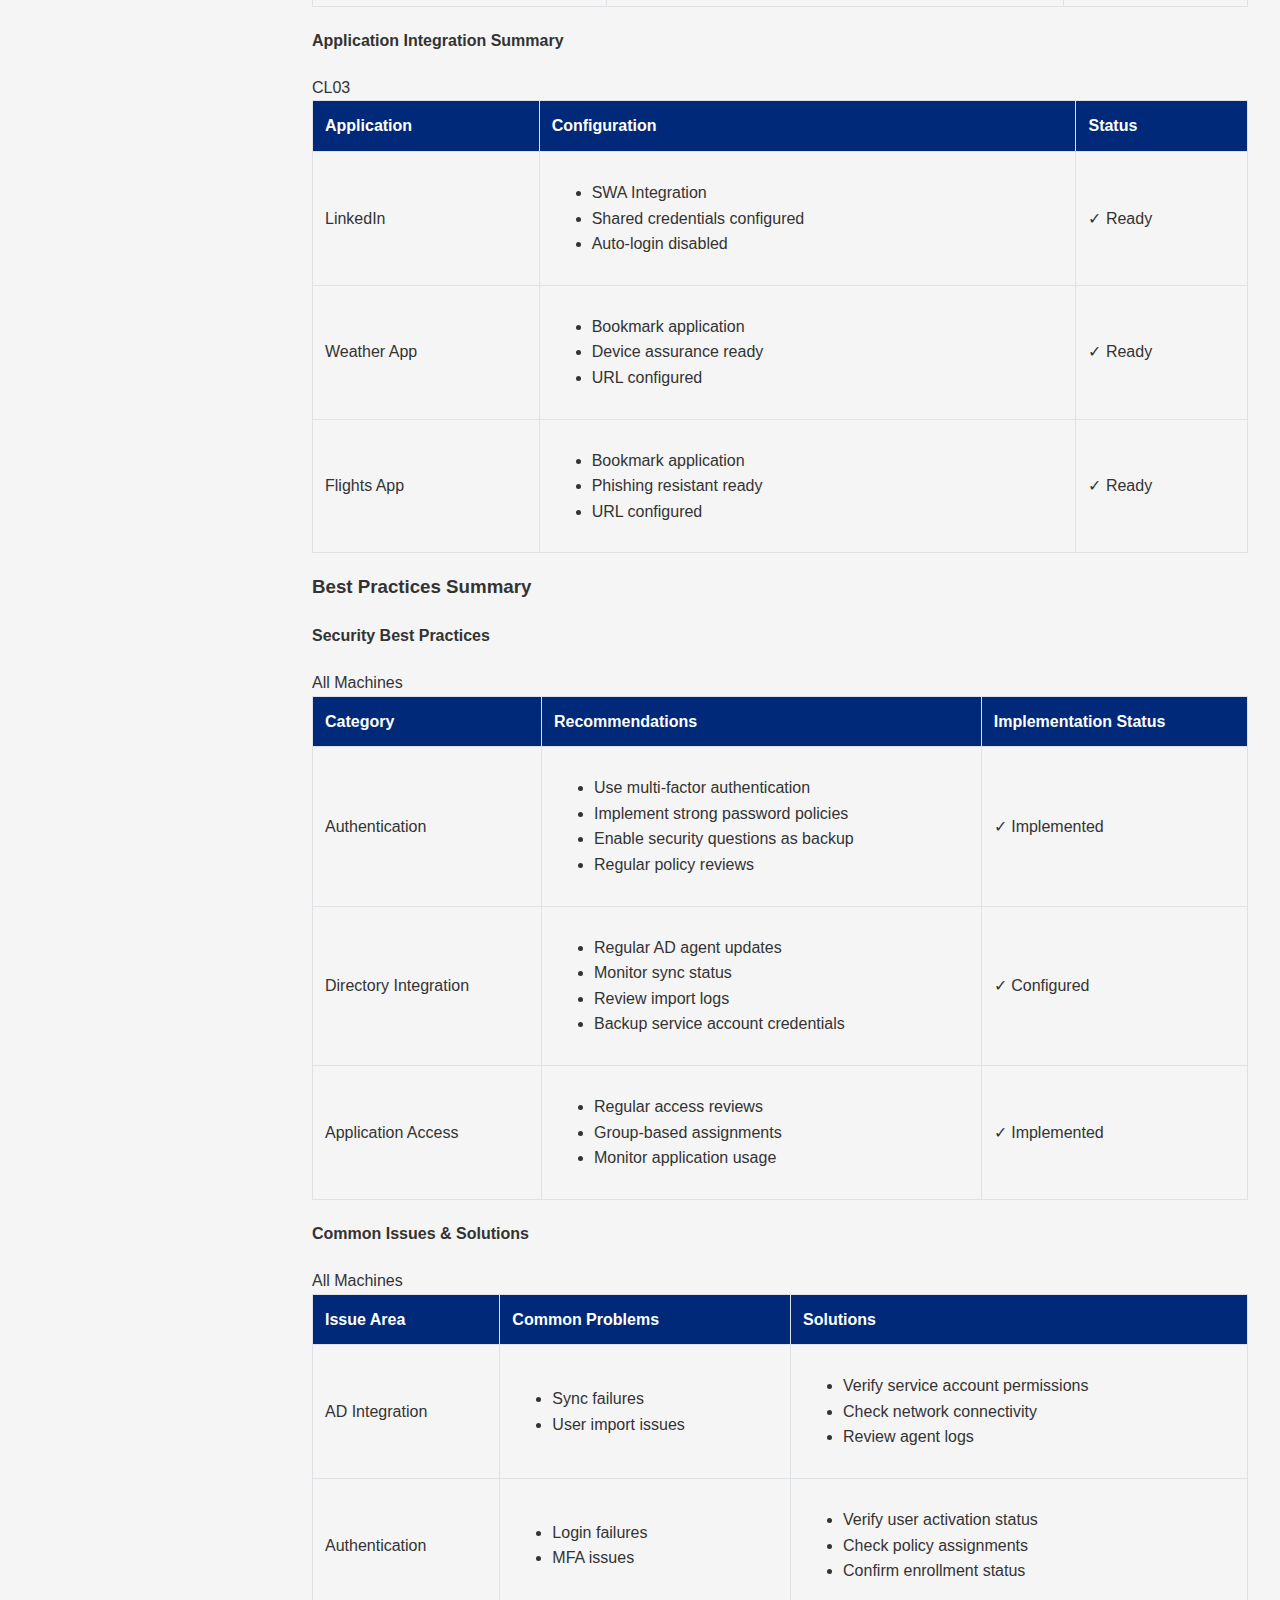
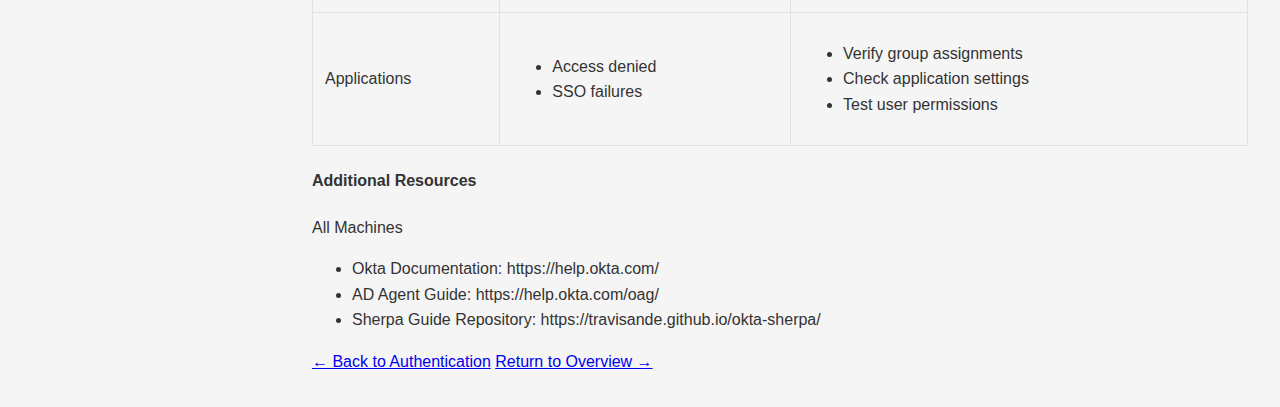
==== commit 87c913f3: "Update complete.html" ====
--- a/complete.html
+++ b/complete.html
@@ -567,46 +567,6 @@
                 </table>
             </div>
 
-            <div class="master-checklist">
-                <div class="step-header">
-                    <h4>Complete Configuration Checklist</h4>
-                    <div class="machine-indicator">All Machines</div>
-                </div>
-                
-                <div class="verification-list">
-                    <h5>Initial Setup</h5>
-                    <ul class="checklist">
-                        <li>Okta demo organization created</li>
-                        <li>Admin access configured</li>
-                        <li>Environment details documented</li>
-                    </ul>
-
-                    <h5>AD Integration</h5>
-                    <ul class="checklist">
-                        <li>AD agent installed on DC01</li>
-                        <li>Service account configured</li>
-                        <li>Directory sync active</li>
-                        <li>Import settings verified</li>
-                    </ul>
-
-                    <h5>User & Authentication Setup</h5>
-                    <ul class="checklist">
-                        <li>Security questions configured</li>
-                        <li>JIT provisioning tested</li>
-                        <li>Group memberships verified</li>
-                        <li>Authentication policies active</li>
-                    </ul>
-
-                    <h5>Application Integration</h5>
-                    <ul class="checklist">
-                        <li>LinkedIn SSO configured</li>
-                        <li>Weather bookmark app ready</li>
-                        <li>Flights bookmark app ready</li>
-                        <li>Application access tested</li>
-                    </ul>
-                </div>
-            </div>
-
             <div class="troubleshooting-summary">
                 <div class="step-header">
                     <h4>Common Issues & Solutions</h4>
@@ -669,30 +629,6 @@
                 </table>
             </div>
 
-            <div class="next-steps">
-                <div class="step-header">
-                    <h4>Moving Forward</h4>
-                    <div class="machine-indicator">All Machines</div>
-                </div>
-                <ul>
-                    <li>Regular maintenance:
-                        <ul>
-                            <li>Monitor AD sync status</li>
-                            <li>Review security logs</li>
-                            <li>Update agent software</li>
-                            <li>Audit user access</li>
-                        </ul>
-                    </li>
-                    <li>Future enhancements:
-                        <ul>
-                            <li>Configure additional applications</li>
-                            <li>Implement advanced security policies</li>
-                            <li>Set up automated user provisioning</li>
-                            <li>Enable advanced MFA features</li>
-                        </ul>
-                    </li>
-                </ul>
-            </div>
 
             <div class="support-resources">
                 <div class="step-header">
@@ -703,7 +639,6 @@
                     <li>Okta Documentation: https://help.okta.com/</li>
                     <li>AD Agent Guide: https://help.okta.com/oag/</li>
                     <li>Sherpa Guide Repository: https://travisande.github.io/okta-sherpa/</li>
-                    <li>Application Integration Guides: https://help.okta.com/app-integration-guides/</li>
                 </ul>
             </div>
         </div>
